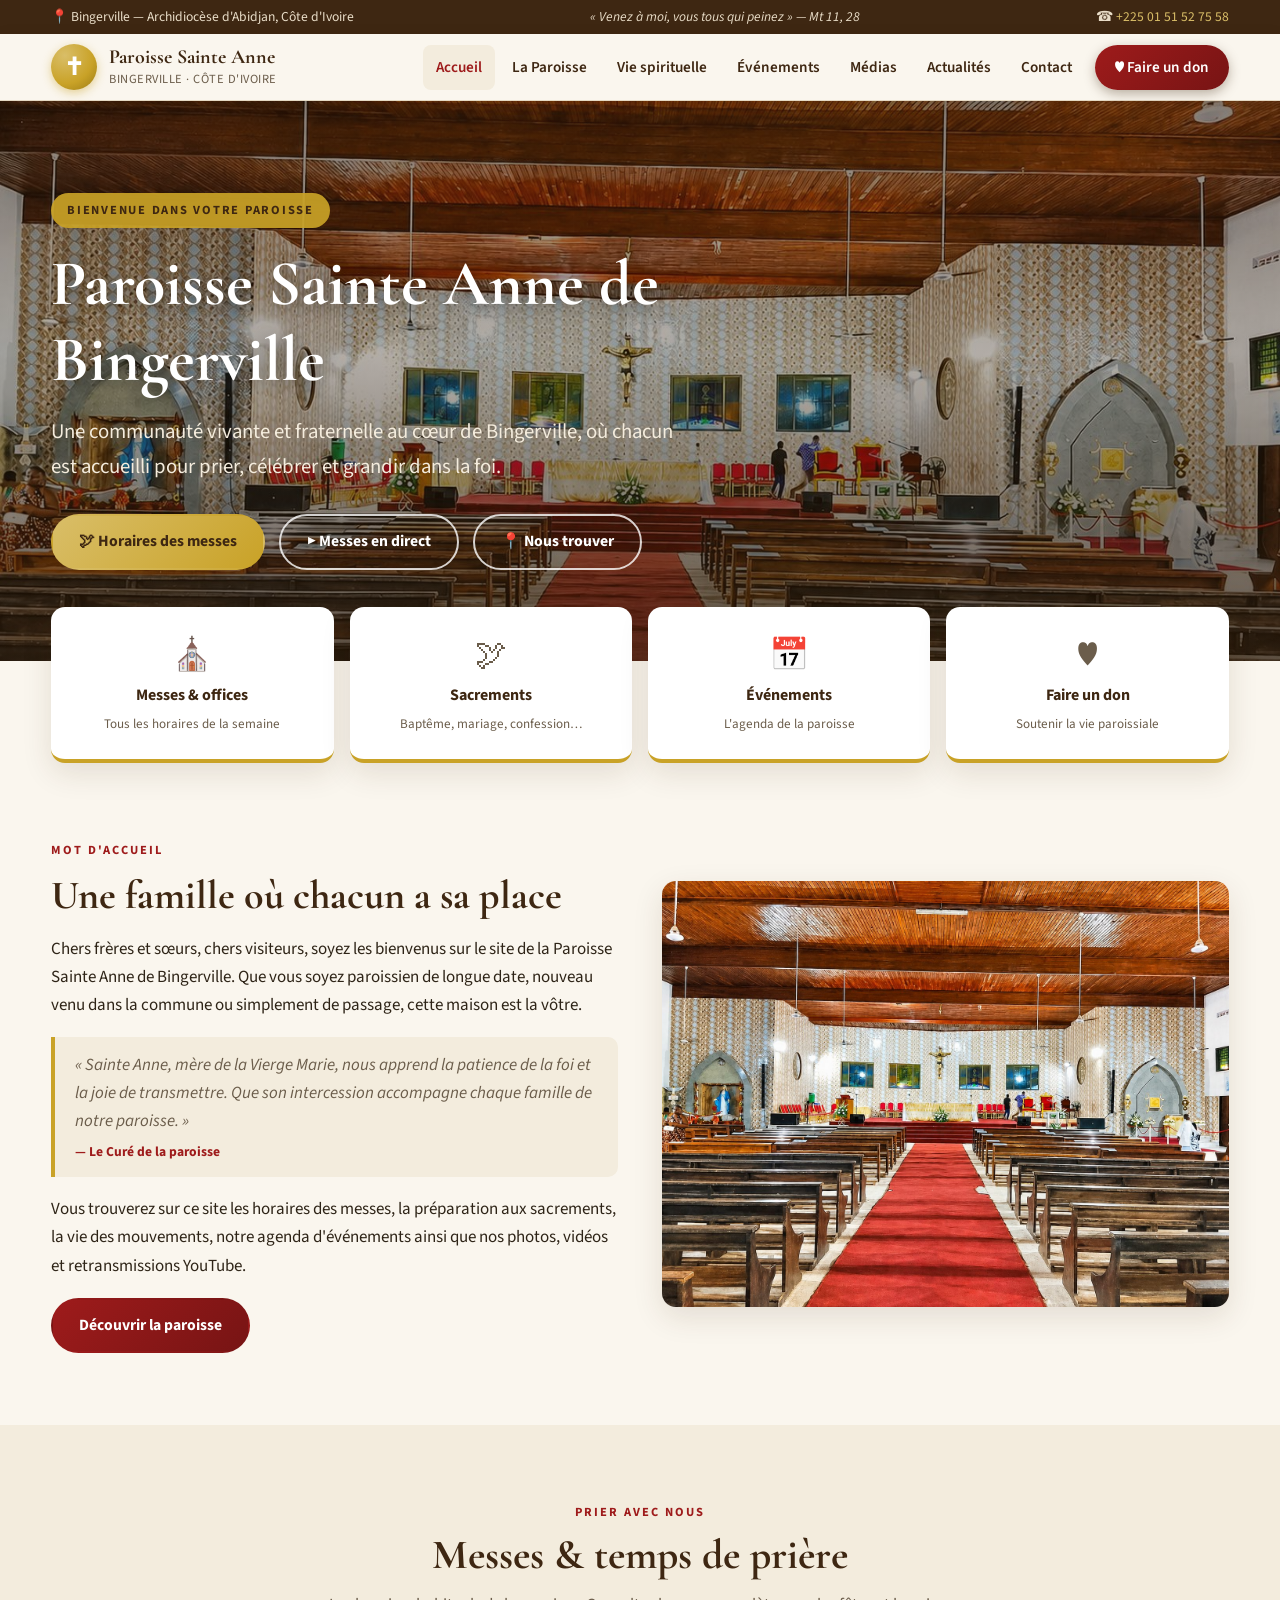
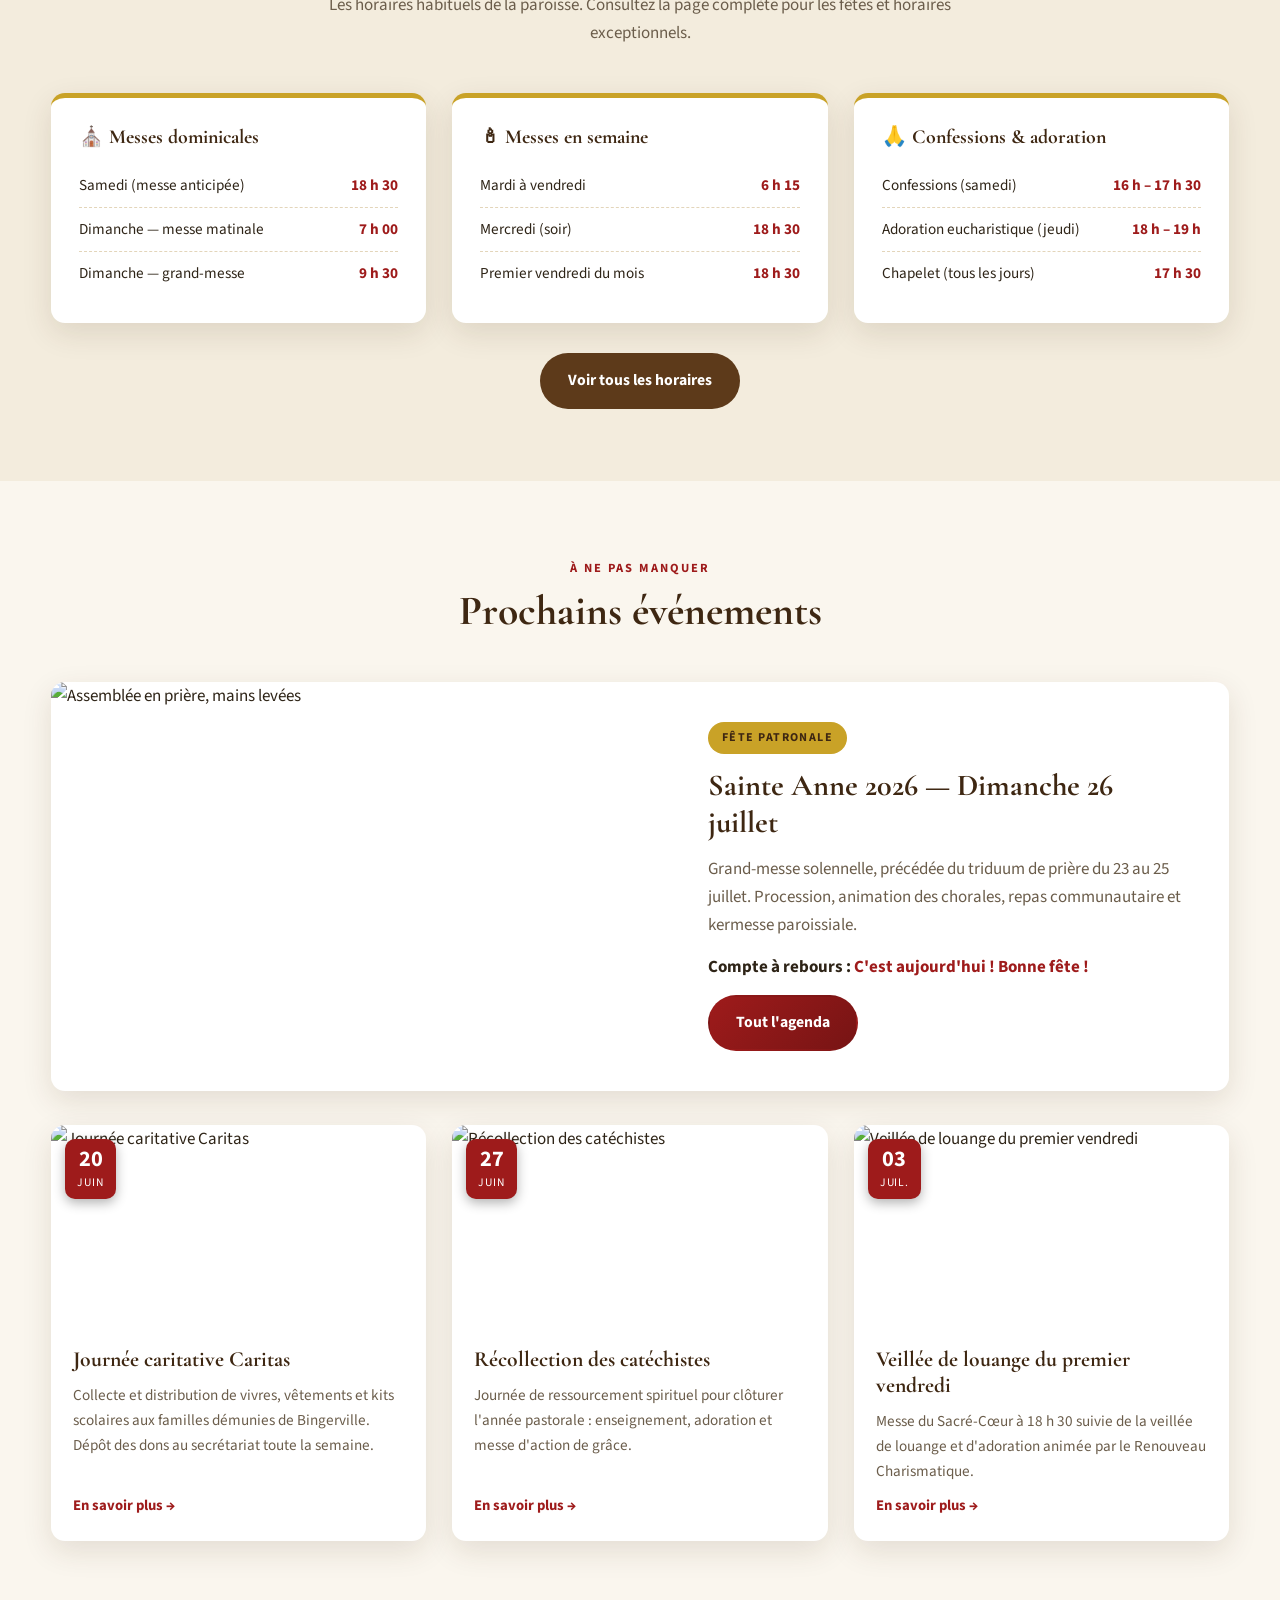
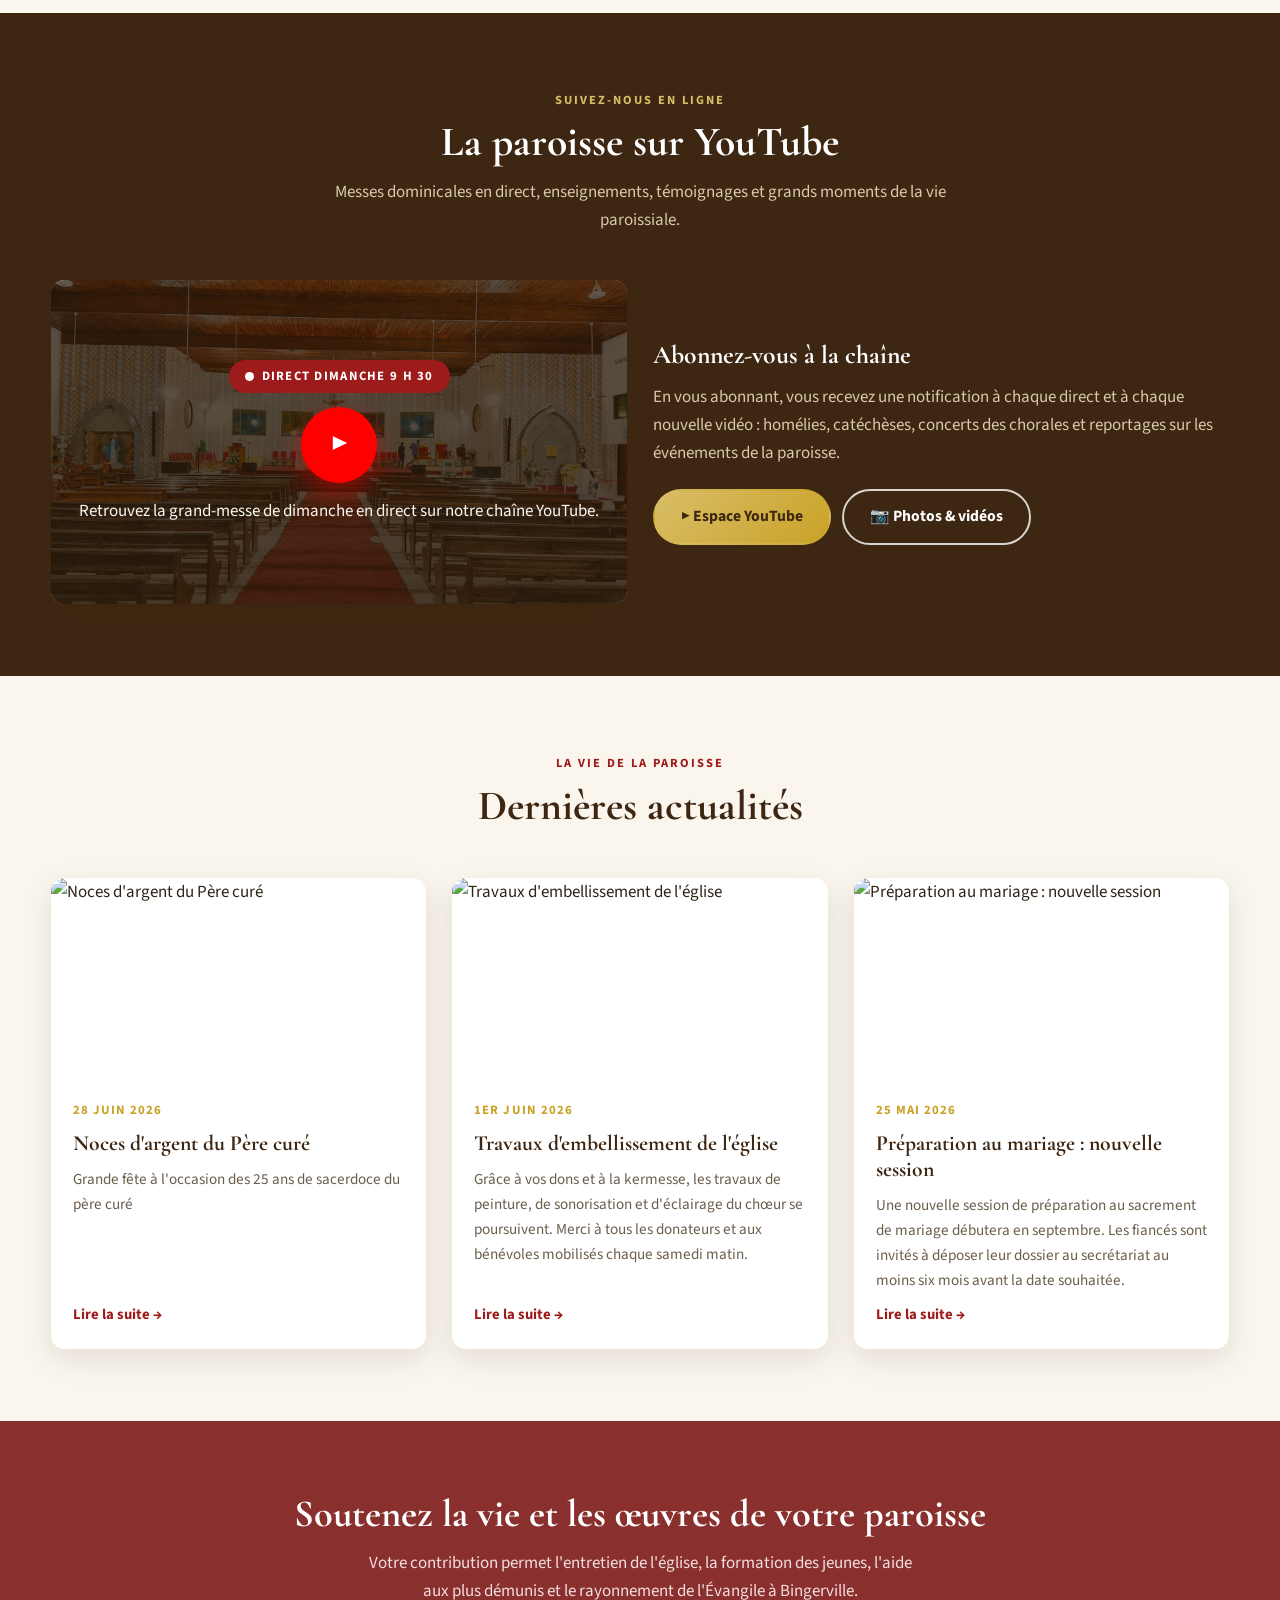
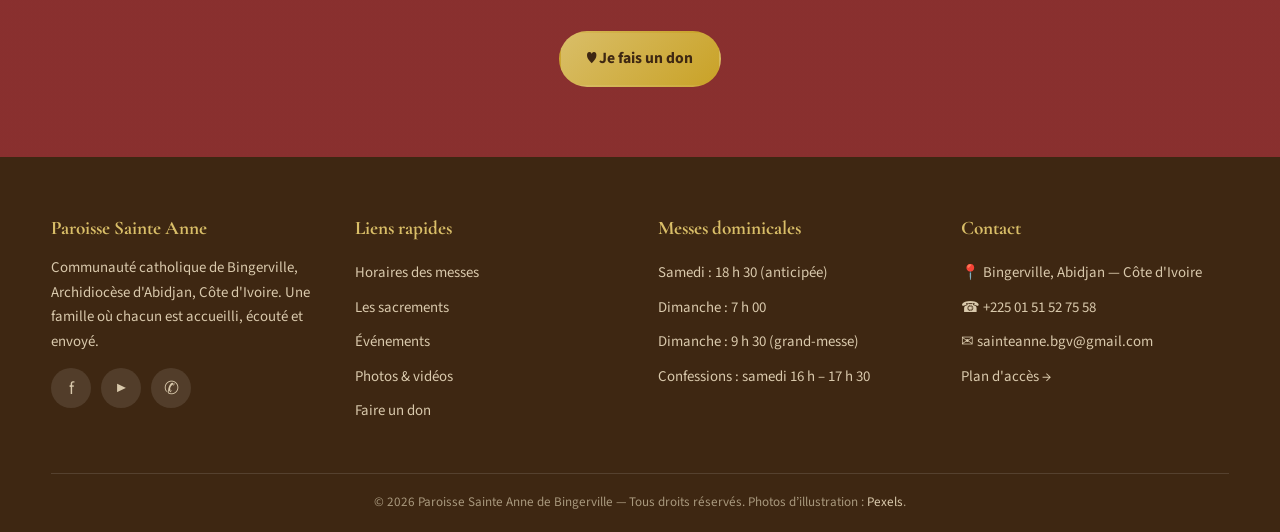
==== index.html @ cd1f22af "Site web de la Paroisse Sainte Anne de Bingerville Site vitrine complet (accueil, paroisse, messes, " ====
<!DOCTYPE html>
<html lang="fr">
<head>
  <meta charset="UTF-8">
  <meta name="viewport" content="width=device-width, initial-scale=1.0">
  <title>Paroisse Sainte Anne de Bingerville — Accueil</title>
  <meta name="description" content="Site officiel de la Paroisse Sainte Anne de Bingerville (Archidiocèse d'Abidjan, Côte d'Ivoire) : horaires des messes, sacrements, événements, médias, chaîne YouTube et contact.">
  <link rel="preconnect" href="https://fonts.googleapis.com">
  <link rel="preconnect" href="https://fonts.gstatic.com" crossorigin>
  <link href="https://fonts.googleapis.com/css2?family=Cormorant+Garamond:wght@600;700&family=Source+Sans+3:wght@400;600;700&display=swap" rel="stylesheet">
  <link rel="stylesheet" href="styles.css">
</head>
<body>

  <!-- Bandeau supérieur -->
  <div class="bandeau-haut">
    <div class="conteneur">
      <span>📍 Bingerville — Archidiocèse d'Abidjan, Côte d'Ivoire</span>
      <span class="verset">« Venez à moi, vous tous qui peinez » — Mt 11, 28</span>
      <span>☎ <a href="tel:+2250700000000">+225 07 00 00 00 00</a></span>
    </div>
  </div>

  <!-- En-tête -->
  <header class="entete">
    <div class="conteneur">
      <a href="index.html" class="logo">
        <span class="croix">✝</span>
        <span class="nom">
          <strong>Paroisse Sainte Anne</strong>
          <span>BINGERVILLE · CÔTE D'IVOIRE</span>
        </span>
      </a>
      <button class="burger" aria-label="Ouvrir le menu" aria-expanded="false">
        <span></span><span></span><span></span>
      </button>
      <nav class="nav-principale" aria-label="Navigation principale">
        <ul>
          <li><a href="index.html">Accueil</a></li>
          <li>
            <a href="la-paroisse.html">La Paroisse</a>
            <div class="sous-menu">
              <a href="la-paroisse.html#histoire">Notre histoire</a>
              <a href="la-paroisse.html#sainte-anne">Sainte Anne, notre patronne</a>
              <a href="la-paroisse.html#equipe">Équipe pastorale</a>
            </div>
          </li>
          <li>
            <a href="messes.html">Vie spirituelle</a>
            <div class="sous-menu">
              <a href="messes.html">Horaires des messes</a>
              <a href="sacrements.html">Les sacrements</a>
              <a href="mouvements.html">Mouvements &amp; associations</a>
            </div>
          </li>
          <li><a href="evenements.html">Événements</a></li>
          <li>
            <a href="medias.html">Médias</a>
            <div class="sous-menu">
              <a href="medias.html">Photos &amp; vidéos</a>
              <a href="youtube.html">Chaîne YouTube</a>
            </div>
          </li>
          <li><a href="actualites.html">Actualités</a></li>
          <li><a href="contact.html">Contact</a></li>
          <li><a href="don.html" class="btn-don-nav">♥ Faire un don</a></li>
        </ul>
      </nav>
    </div>
  </header>

  <!-- Héros -->
  <section class="heros">
    <div class="conteneur">
      <span class="surtitre">Bienvenue dans votre paroisse</span>
      <h1>Paroisse Sainte Anne de Bingerville</h1>
      <p class="accroche">Une communauté vivante et fraternelle au cœur de Bingerville, où chacun est accueilli pour prier, célébrer et grandir dans la foi.</p>
      <div class="actions">
        <a href="messes.html" class="btn btn-or">🕊 Horaires des messes</a>
        <a href="youtube.html" class="btn btn-contour">▶ Messes en direct</a>
        <a href="contact.html" class="btn btn-contour">📍 Nous trouver</a>
      </div>
    </div>
  </section>

  <!-- Accès rapide -->
  <section class="acces-rapide">
    <div class="conteneur">
      <div class="grille grille-4">
        <a href="messes.html" class="carte-acces">
          <span class="icone">⛪</span>
          <strong>Messes &amp; offices</strong>
          <span>Tous les horaires de la semaine</span>
        </a>
        <a href="sacrements.html" class="carte-acces">
          <span class="icone">🕊</span>
          <strong>Sacrements</strong>
          <span>Baptême, mariage, confession…</span>
        </a>
        <a href="evenements.html" class="carte-acces">
          <span class="icone">📅</span>
          <strong>Événements</strong>
          <span>L'agenda de la paroisse</span>
        </a>
        <a href="don.html" class="carte-acces">
          <span class="icone">♥</span>
          <strong>Faire un don</strong>
          <span>Soutenir la vie paroissiale</span>
        </a>
      </div>
    </div>
  </section>

  <!-- Mot d'accueil -->
  <section class="section">
    <div class="conteneur deux-colonnes">
      <div>
        <span class="etiquette" style="color:var(--rouge);font-weight:700;letter-spacing:.16em;text-transform:uppercase;font-size:.78rem;">Mot d'accueil</span>
        <h2 style="font-size:clamp(1.8rem,3.4vw,2.5rem);margin:8px 0 16px;">Une famille où chacun a sa place</h2>
        <p>Chers frères et sœurs, chers visiteurs, soyez les bienvenus sur le site de la Paroisse Sainte Anne de Bingerville. Que vous soyez paroissien de longue date, nouveau venu dans la commune ou simplement de passage, cette maison est la vôtre.</p>
        <div class="citation">
          « Sainte Anne, mère de la Vierge Marie, nous apprend la patience de la foi et la joie de transmettre. Que son intercession accompagne chaque famille de notre paroisse. »
          <cite>— Le Curé de la paroisse</cite>
        </div>
        <p>Vous trouverez sur ce site les horaires des messes, la préparation aux sacrements, la vie des mouvements, notre agenda d'événements ainsi que nos photos, vidéos et retransmissions YouTube.</p>
        <p style="margin-top:18px;"><a href="la-paroisse.html" class="btn btn-rouge">Découvrir la paroisse</a></p>
      </div>
      <div class="cadre-photo">
        <img src="images/interieur-eglise.jpg" alt="Intérieur de l'église de la Paroisse Sainte Anne de Bingerville">
      </div>
    </div>
  </section>

  <!-- Horaires résumés -->
  <section class="section section-creme">
    <div class="conteneur">
      <div class="tete-section">
        <span class="etiquette">Prier avec nous</span>
        <h2>Messes &amp; temps de prière</h2>
        <p>Les horaires habituels de la paroisse. Consultez la page complète pour les fêtes et horaires exceptionnels.</p>
      </div>
      <div class="grille grille-3" id="encarts-accueil">
        <div class="encart-horaires">
          <h3>⛪ Messes dominicales</h3>
          <ul>
            <li><span>Samedi (messe anticipée)</span><span>18 h 30</span></li>
            <li><span>Dimanche — messe matinale</span><span>7 h 00</span></li>
            <li><span>Dimanche — grand-messe</span><span>9 h 30</span></li>
          </ul>
        </div>
        <div class="encart-horaires">
          <h3>🕯 Messes en semaine</h3>
          <ul>
            <li><span>Mardi à vendredi</span><span>6 h 15</span></li>
            <li><span>Mercredi (soir)</span><span>18 h 30</span></li>
            <li><span>Premier vendredi du mois</span><span>18 h 30</span></li>
          </ul>
        </div>
        <div class="encart-horaires">
          <h3>🙏 Confessions &amp; adoration</h3>
          <ul>
            <li><span>Confessions (samedi)</span><span>16 h – 17 h 30</span></li>
            <li><span>Adoration eucharistique (jeudi)</span><span>18 h – 19 h</span></li>
            <li><span>Chapelet (tous les jours)</span><span>17 h 30</span></li>
          </ul>
        </div>
      </div>
      <p style="text-align:center;margin-top:30px;">
        <a href="messes.html" class="btn btn-brun">Voir tous les horaires</a>
      </p>
    </div>
  </section>

  <!-- Événement vedette -->
  <section class="section">
    <div class="conteneur">
      <div class="tete-section">
        <span class="etiquette">À ne pas manquer</span>
        <h2>Prochains événements</h2>
      </div>
      <div class="evenement-vedette" data-cms-vedette="accueil">
        <img src="https://images.pexels.com/photos/2014775/pexels-photo-2014775.jpeg?auto=compress&cs=tinysrgb&w=1200" alt="Assemblée en prière, mains levées">
        <div class="contenu">
          <span class="etiquette-vedette" data-cms="vedette-badge">Fête patronale</span>
          <h3 style="font-size:1.9rem;" data-cms="vedette-titre">Sainte Anne 2026 — Dimanche 26 juillet</h3>
          <p style="color:var(--texte-doux);" data-cms="vedette-description">Grand-messe solennelle, précédée du triduum de prière du 23 au 25 juillet. Procession, animation des chorales, repas communautaire et kermesse paroissiale.</p>
          <p><strong>Compte à rebours :</strong> <span data-compte-rebours="2026-07-26" style="color:var(--rouge);font-weight:700;"></span></p>
          <div>
            <a href="evenements.html" class="btn btn-rouge">Tout l'agenda</a>
          </div>
        </div>
      </div>
      <div class="grille grille-3" style="margin-top:34px;" id="evenements-accueil">
        <article class="carte carte-evenement">
          <div style="position:relative;">
            <img class="visuel" src="https://images.pexels.com/photos/6646918/pexels-photo-6646918.jpeg?auto=compress&cs=tinysrgb&w=900" alt="Bénévoles préparant des dons">
            <div class="date-badge"><strong>20</strong><span>juin</span></div>
          </div>
          <div class="corps">
            <h3>Journée caritative Caritas</h3>
            <p>Collecte et distribution de vivres et de vêtements aux familles démunies de Bingerville.</p>
            <a class="lien-plus" href="evenements.html">En savoir plus →</a>
          </div>
        </article>
        <article class="carte carte-evenement">
          <div style="position:relative;">
            <img class="visuel" src="https://images.pexels.com/photos/5206040/pexels-photo-5206040.jpeg?auto=compress&cs=tinysrgb&w=900" alt="Homme en prière devant sa Bible">
            <div class="date-badge"><strong>27</strong><span>juin</span></div>
          </div>
          <div class="corps">
            <h3>Récollection des catéchistes</h3>
            <p>Journée de ressourcement spirituel pour tous les catéchistes avant la fin de l'année pastorale.</p>
            <a class="lien-plus" href="evenements.html">En savoir plus →</a>
          </div>
        </article>
        <article class="carte carte-evenement">
          <div style="position:relative;">
            <img class="visuel" src="https://images.pexels.com/photos/2351722/pexels-photo-2351722.jpeg?auto=compress&cs=tinysrgb&w=900" alt="Fidèle en louange, main levée">
            <div class="date-badge"><strong>03</strong><span>juil.</span></div>
          </div>
          <div class="corps">
            <h3>Veillée de louange</h3>
            <p>Veillée animée par le Renouveau Charismatique, chaque premier vendredi du mois après la messe.</p>
            <a class="lien-plus" href="evenements.html">En savoir plus →</a>
          </div>
        </article>
      </div>
    </div>
  </section>

  <!-- YouTube -->
  <section class="section section-brune">
    <div class="conteneur">
      <div class="tete-section">
        <span class="etiquette">Suivez-nous en ligne</span>
        <h2>La paroisse sur YouTube</h2>
        <p>Messes dominicales en direct, enseignements, témoignages et grands moments de la vie paroissiale.</p>
      </div>
      <div class="grille grille-2" style="align-items:center;">
        <div class="bloc-youtube">
          <div class="lecteur">
            <div class="placeholder-video">
              <span class="badge-direct"><span class="point"></span> Direct dimanche 9 h 30</span>
              <span class="bouton-lecture">▶</span>
              <p>Retrouvez la grand-messe de dimanche en direct sur notre chaîne YouTube.</p>
            </div>
          </div>
        </div>
        <div>
          <h3 style="font-size:1.6rem;margin-bottom:12px;">Abonnez-vous à la chaîne</h3>
          <p style="color:#d9c9ac;">En vous abonnant, vous recevez une notification à chaque direct et à chaque nouvelle vidéo : homélies, catéchèses, concerts des chorales et reportages sur les événements de la paroisse.</p>
          <p style="margin-top:22px;">
            <a href="youtube.html" class="btn btn-or">▶ Espace YouTube</a>
            <a href="medias.html" class="btn btn-contour" style="margin-left:8px;">📷 Photos &amp; vidéos</a>
          </p>
        </div>
      </div>
    </div>
  </section>

  <!-- Actualités -->
  <section class="section">
    <div class="conteneur">
      <div class="tete-section">
        <span class="etiquette">La vie de la paroisse</span>
        <h2>Dernières actualités</h2>
      </div>
      <div class="grille grille-3" id="actus-accueil">
        <article class="carte carte-actu">
          <img class="visuel" src="https://images.pexels.com/photos/3992949/pexels-photo-3992949.jpeg?auto=compress&cs=tinysrgb&w=900" alt="Enfants en classe de catéchisme">
          <div class="corps">
            <span class="date-actu">8 juin 2026</span>
            <h3>Inscriptions au catéchisme 2026-2027</h3>
            <p>Les inscriptions pour la nouvelle année de catéchèse sont ouvertes au secrétariat paroissial pour les enfants, les jeunes et les adultes.</p>
            <a class="lien-plus" href="actualites.html">Lire la suite →</a>
          </div>
        </article>
        <article class="carte carte-actu">
          <img class="visuel" src="https://images.pexels.com/photos/7218525/pexels-photo-7218525.jpeg?auto=compress&cs=tinysrgb&w=900" alt="Travaux de rénovation en cours">
          <div class="corps">
            <span class="date-actu">1er juin 2026</span>
            <h3>Travaux d'embellissement de l'église</h3>
            <p>Le chantier de rénovation avance grâce à votre générosité : peinture, sonorisation et éclairage du chœur.</p>
            <a class="lien-plus" href="actualites.html">Lire la suite →</a>
          </div>
        </article>
        <article class="carte carte-actu">
          <img class="visuel" src="https://images.pexels.com/photos/1043902/pexels-photo-1043902.jpeg?auto=compress&cs=tinysrgb&w=900" alt="Jeunes mariés main dans la main">
          <div class="corps">
            <span class="date-actu">25 mai 2026</span>
            <h3>Préparation au mariage : nouvelle session</h3>
            <p>Une nouvelle session de préparation au sacrement de mariage débute en septembre. Inscrivez-vous dès maintenant.</p>
            <a class="lien-plus" href="actualites.html">Lire la suite →</a>
          </div>
        </article>
      </div>
    </div>
  </section>

  <!-- Appel à l'action -->
  <section class="appel-action">
    <div class="conteneur">
      <h2>Soutenez la vie et les œuvres de votre paroisse</h2>
      <p>Votre contribution permet l'entretien de l'église, la formation des jeunes, l'aide aux plus démunis et le rayonnement de l'Évangile à Bingerville.</p>
      <a href="don.html" class="btn btn-or">♥ Je fais un don</a>
    </div>
  </section>

  <!-- Pied de page -->
  <footer class="pied">
    <div class="conteneur">
      <div class="grille grille-4">
        <div>
          <h4>Paroisse Sainte Anne</h4>
          <p>Communauté catholique de Bingerville, Archidiocèse d'Abidjan, Côte d'Ivoire. Une famille où chacun est accueilli, écouté et envoyé.</p>
          <div class="reseaux">
            <a href="#" aria-label="Facebook">f</a>
            <a href="youtube.html" aria-label="YouTube">▶</a>
            <a href="https://wa.me/2250700000000" aria-label="WhatsApp">✆</a>
          </div>
        </div>
        <div>
          <h4>Liens rapides</h4>
          <ul>
            <li><a href="messes.html">Horaires des messes</a></li>
            <li><a href="sacrements.html">Les sacrements</a></li>
            <li><a href="evenements.html">Événements</a></li>
            <li><a href="medias.html">Photos &amp; vidéos</a></li>
            <li><a href="don.html">Faire un don</a></li>
          </ul>
        </div>
        <div>
          <h4>Messes dominicales</h4>
          <ul>
            <li>Samedi : 18 h 30 (anticipée)</li>
            <li>Dimanche : 7 h 00</li>
            <li>Dimanche : 9 h 30 (grand-messe)</li>
            <li>Confessions : samedi 16 h – 17 h 30</li>
          </ul>
        </div>
        <div>
          <h4>Contact</h4>
          <ul>
            <li>📍 Bingerville, Abidjan — Côte d'Ivoire</li>
            <li>☎ +225 07 00 00 00 00</li>
            <li>✉ paroissesainteanne.bgv@gmail.com</li>
            <li><a href="contact.html">Plan d'accès →</a></li>
          </ul>
        </div>
      </div>
      <div class="bas">
        <p>© <span class="annee-courante">2026</span> Paroisse Sainte Anne de Bingerville — Tous droits réservés. Photos d'illustration : <a href="https://www.pexels.com" target="_blank" rel="noopener">Pexels</a>.</p>
      </div>
    </div>
  </footer>

  <script src="script.js"></script>
  <script src="cms.js"></script>
</body>
</html>
---- styles.css ----
/* ==========================================================================
   Paroisse Sainte Anne de Bingerville — Feuille de styles principale
   Palette inspirée de l'église : bois chaud, rouge liturgique, crème, or
   ========================================================================== */

:root {
  --brun: #5d3a1a;
  --brun-fonce: #3e2712;
  --rouge: #9e1b1b;
  --rouge-fonce: #7a1414;
  --or: #c9a227;
  --or-clair: #e7c95c;
  --creme: #faf6ee;
  --creme-2: #f3ecdd;
  --blanc: #ffffff;
  --texte: #2e2417;
  --texte-doux: #6b5d4b;
  --ombre: 0 10px 30px rgba(62, 39, 18, 0.12);
  --rayon: 14px;
  --transition: all 0.25s ease;
  /* Couleurs des boutons : suivent la palette, mais personnalisables via le CMS */
  --bouton-rouge: var(--rouge);
  --bouton-rouge-fonce: var(--rouge-fonce);
  --bouton-or: var(--or);
  --bouton-or-clair: var(--or-clair);
  --bouton-brun: var(--brun);
  --bouton-brun-fonce: var(--brun-fonce);
}

* { margin: 0; padding: 0; box-sizing: border-box; }

html { scroll-behavior: smooth; }

body {
  font-family: "Source Sans 3", "Segoe UI", Arial, sans-serif;
  color: var(--texte);
  background: var(--creme);
  line-height: 1.65;
  font-size: 17px;
}

h1, h2, h3, h4 {
  font-family: "Cormorant Garamond", Georgia, serif;
  color: var(--brun-fonce);
  line-height: 1.2;
  font-weight: 700;
}

img { max-width: 100%; display: block; }

a { color: var(--rouge); text-decoration: none; transition: var(--transition); }
a:hover { color: var(--rouge-fonce); }

.conteneur { width: min(1180px, 92%); margin: 0 auto; }

/* ---------- Bandeau supérieur ---------- */
.bandeau-haut {
  background: var(--brun-fonce);
  color: #e9ddc8;
  font-size: 0.85rem;
  padding: 6px 0;
}
.bandeau-haut .conteneur {
  display: flex; justify-content: space-between; align-items: center; gap: 12px; flex-wrap: wrap;
}
.bandeau-haut a { color: var(--or-clair); }
.bandeau-haut .verset { font-style: italic; }

/* ---------- En-tête / navigation ---------- */
.entete {
  position: sticky; top: 0; z-index: 1000;
  background: rgba(250, 246, 238, 0.97);
  border-bottom: 1px solid #e5d9c3;
  box-shadow: 0 2px 14px rgba(62, 39, 18, 0.08);
}
.entete .conteneur {
  display: flex; align-items: center; justify-content: space-between; gap: 18px;
  padding: 10px 0;
}
.logo { display: flex; align-items: center; gap: 12px; }
.logo .croix {
  width: 46px; height: 46px; border-radius: 50%;
  background: radial-gradient(circle at 30% 25%, var(--or-clair), var(--or) 60%, #9a7a14);
  display: grid; place-items: center;
  color: var(--blanc); font-size: 1.5rem; font-weight: 700;
  font-family: Georgia, serif;
  box-shadow: 0 3px 10px rgba(201, 162, 39, 0.45);
}
.logo .nom { line-height: 1.15; }
.logo .nom strong {
  display: block; font-family: "Cormorant Garamond", Georgia, serif;
  font-size: 1.25rem; color: var(--brun-fonce);
}
.logo .nom span { font-size: 0.78rem; color: var(--texte-doux); letter-spacing: 0.04em; }

.nav-principale ul { list-style: none; display: flex; align-items: center; gap: 4px; }
.nav-principale > ul > li { position: relative; }
.nav-principale a {
  display: block; padding: 10px 13px; color: var(--brun-fonce);
  font-weight: 600; font-size: 0.95rem; border-radius: 8px;
}
.nav-principale a:hover, .nav-principale a.actif { background: var(--creme-2); color: var(--rouge); }

.sous-menu {
  position: absolute; top: 100%; left: 0; min-width: 230px;
  background: var(--blanc); border-radius: 10px; box-shadow: var(--ombre);
  padding: 8px; display: none; flex-direction: column; gap: 2px;
  border: 1px solid #eee3cf;
}
.nav-principale li:hover .sous-menu,
.nav-principale li:focus-within .sous-menu { display: flex; }
.sous-menu a { font-weight: 500; padding: 9px 12px; }

.btn-don-nav {
  background: linear-gradient(135deg, var(--bouton-rouge), var(--bouton-rouge-fonce));
  color: var(--blanc) !important; border-radius: 999px !important;
  padding: 10px 20px !important; margin-left: 6px;
  box-shadow: 0 4px 12px rgba(62, 39, 18, 0.35);
}
.btn-don-nav:hover { transform: translateY(-1px); background: var(--bouton-rouge-fonce); }

.burger {
  display: none; background: none; border: none; cursor: pointer;
  flex-direction: column; gap: 5px; padding: 8px;
}
.burger span { width: 26px; height: 3px; background: var(--brun-fonce); border-radius: 2px; transition: var(--transition); }

/* ---------- Héros (accueil) ---------- */
.heros {
  position: relative; min-height: 560px; display: flex; align-items: center;
  background:
    linear-gradient(to bottom, rgba(40, 24, 8, 0.55), rgba(40, 24, 8, 0.35) 45%, rgba(40, 24, 8, 0.75)),
    url("images/interieur-eglise.jpg") center 35% / cover no-repeat;
  color: var(--blanc);
}
.heros .conteneur { padding: 90px 0; }
.heros .surtitre {
  display: inline-block; background: rgba(201, 162, 39, 0.92); color: var(--brun-fonce);
  font-weight: 700; letter-spacing: 0.14em; text-transform: uppercase; font-size: 0.78rem;
  padding: 7px 16px; border-radius: 999px; margin-bottom: 18px;
}
.heros h1 {
  color: var(--blanc); font-size: clamp(2.4rem, 5.4vw, 4rem);
  text-shadow: 0 3px 16px rgba(0, 0, 0, 0.45); max-width: 760px;
}
.heros p.accroche {
  font-size: clamp(1.05rem, 2vw, 1.3rem); max-width: 640px; margin: 16px 0 30px;
  color: #f4ecdd;
}
.heros .actions { display: flex; gap: 14px; flex-wrap: wrap; }

.btn {
  display: inline-flex; align-items: center; gap: 8px;
  padding: 13px 26px; border-radius: 999px; font-weight: 700; font-size: 0.98rem;
  transition: var(--transition); border: 2px solid transparent; cursor: pointer;
}
.btn-or { background: linear-gradient(135deg, var(--bouton-or-clair), var(--bouton-or)); color: var(--brun-fonce); }
.btn-or:hover { transform: translateY(-2px); box-shadow: 0 8px 20px rgba(62, 39, 18, 0.3); color: var(--brun-fonce); }
.btn-contour { border-color: rgba(255, 255, 255, 0.8); color: var(--blanc); }
.btn-contour:hover { background: rgba(255, 255, 255, 0.15); color: var(--blanc); }
.btn-rouge { background: linear-gradient(135deg, var(--bouton-rouge), var(--bouton-rouge-fonce)); color: var(--blanc); }
.btn-rouge:hover { transform: translateY(-2px); box-shadow: 0 8px 20px rgba(62, 39, 18, 0.35); color: var(--blanc); }
.btn-brun { background: var(--bouton-brun); color: var(--blanc); }
.btn-brun:hover { background: var(--bouton-brun-fonce); color: var(--blanc); }

/* ---------- Bannière de page intérieure ---------- */
.banniere-page {
  position: relative; padding: 92px 0 70px; color: var(--blanc); text-align: center;
  background:
    linear-gradient(to bottom, rgba(40, 24, 8, 0.62), rgba(62, 39, 18, 0.72)),
    url("images/interieur-eglise.jpg") center 30% / cover no-repeat;
}
.banniere-page h1 { color: var(--blanc); font-size: clamp(2.1rem, 4.5vw, 3.2rem); text-shadow: 0 3px 14px rgba(0,0,0,0.4); }
.banniere-page p { color: #f0e6d2; max-width: 640px; margin: 10px auto 0; }
.fil-ariane { font-size: 0.85rem; margin-bottom: 14px; color: var(--or-clair); letter-spacing: 0.05em; }
.fil-ariane a { color: var(--or-clair); text-decoration: underline; }

/* ---------- Sections ---------- */
.section { padding: 72px 0; }
.section-creme { background: var(--creme-2); }
.section-brune { background: var(--brun-fonce); color: #ece1cc; }
.section-brune h2, .section-brune h3 { color: var(--blanc); }

.tete-section { text-align: center; max-width: 680px; margin: 0 auto 46px; }
.tete-section .etiquette {
  display: inline-block; color: var(--rouge); font-weight: 700; letter-spacing: 0.16em;
  text-transform: uppercase; font-size: 0.78rem; margin-bottom: 8px;
}
.tete-section h2 { font-size: clamp(1.8rem, 3.6vw, 2.6rem); }
.tete-section p { color: var(--texte-doux); margin-top: 10px; }
.section-brune .tete-section p { color: #d9c9ac; }
.section-brune .tete-section .etiquette { color: var(--or-clair); }

/* ---------- Grilles & cartes ---------- */
.grille { display: grid; gap: 26px; }
.grille-2 { grid-template-columns: repeat(2, 1fr); }
.grille-3 { grid-template-columns: repeat(3, 1fr); }
.grille-4 { grid-template-columns: repeat(4, 1fr); }

.carte {
  background: var(--blanc); border-radius: var(--rayon); box-shadow: var(--ombre);
  overflow: hidden; transition: var(--transition); display: flex; flex-direction: column;
}
.carte:hover { transform: translateY(-5px); }
.carte img.visuel { height: 200px; width: 100%; object-fit: cover; }
.carte .corps { padding: 22px; flex: 1; display: flex; flex-direction: column; gap: 10px; }
.carte h3 { font-size: 1.35rem; }
.carte p { color: var(--texte-doux); font-size: 0.95rem; flex: 1; }
.carte .lien-plus { font-weight: 700; font-size: 0.92rem; }

/* Accès rapide */
.acces-rapide { margin-top: -54px; position: relative; z-index: 10; }
.acces-rapide .grille { gap: 16px; }
.carte-acces {
  background: var(--blanc); border-radius: var(--rayon); padding: 22px 18px; text-align: center;
  box-shadow: var(--ombre); transition: var(--transition); border-bottom: 4px solid var(--or);
}
.carte-acces:hover { transform: translateY(-5px); border-bottom-color: var(--rouge); }
.carte-acces .icone { font-size: 2rem; margin-bottom: 8px; }
.carte-acces strong { display: block; color: var(--brun-fonce); font-size: 1rem; }
.carte-acces span { font-size: 0.82rem; color: var(--texte-doux); }

/* ---------- Horaires ---------- */
.tableau-horaires { width: 100%; border-collapse: collapse; background: var(--blanc); border-radius: var(--rayon); overflow: hidden; box-shadow: var(--ombre); }
.tableau-horaires th, .tableau-horaires td { padding: 15px 18px; text-align: left; }
.tableau-horaires thead { background: var(--brun-fonce); color: var(--or-clair); font-family: "Cormorant Garamond", Georgia, serif; font-size: 1.1rem; }
.tableau-horaires tbody tr:nth-child(even) { background: var(--creme-2); }
.tableau-horaires td strong { color: var(--rouge); }

.encart-horaires {
  background: var(--blanc); border-radius: var(--rayon); box-shadow: var(--ombre);
  padding: 28px; border-top: 5px solid var(--or);
}
.encart-horaires h3 { display: flex; align-items: center; gap: 10px; margin-bottom: 14px; }
.encart-horaires ul { list-style: none; }
.encart-horaires li {
  display: flex; justify-content: space-between; gap: 10px; padding: 9px 0;
  border-bottom: 1px dashed #e3d5ba; font-size: 0.95rem;
}
.encart-horaires li:last-child { border-bottom: none; }
.encart-horaires li span:last-child { font-weight: 700; color: var(--rouge); white-space: nowrap; }

.note-avertissement {
  margin-top: 18px; padding: 14px 18px; border-radius: 10px;
  background: #fdf3d7; border-left: 4px solid var(--or); font-size: 0.9rem; color: #7a611a;
}

/* ---------- Événements ---------- */
.carte-evenement { position: relative; }
.carte-evenement .date-badge {
  position: absolute; top: 14px; left: 14px; background: var(--rouge); color: var(--blanc);
  border-radius: 10px; text-align: center; padding: 8px 12px; line-height: 1.1;
  box-shadow: 0 4px 12px rgba(0, 0, 0, 0.3);
}
.carte-evenement .date-badge strong { display: block; font-size: 1.4rem; }
.carte-evenement .date-badge span { font-size: 0.72rem; text-transform: uppercase; letter-spacing: 0.08em; }
.meta-evenement { display: flex; flex-wrap: wrap; gap: 12px; font-size: 0.85rem; color: var(--texte-doux); }
.meta-evenement span { display: inline-flex; align-items: center; gap: 5px; }

.evenement-vedette {
  display: grid; grid-template-columns: 1.1fr 1fr; border-radius: var(--rayon);
  overflow: hidden; box-shadow: var(--ombre); background: var(--blanc);
}
.evenement-vedette img { width: 100%; height: 100%; object-fit: cover; min-height: 320px; }
.evenement-vedette .contenu { padding: 40px; display: flex; flex-direction: column; justify-content: center; gap: 14px; }
.evenement-vedette .etiquette-vedette {
  align-self: flex-start; background: var(--or); color: var(--brun-fonce);
  font-weight: 700; font-size: 0.75rem; letter-spacing: 0.12em; text-transform: uppercase;
  padding: 6px 14px; border-radius: 999px;
}

.ligne-agenda {
  display: flex; align-items: center; gap: 22px; background: var(--blanc);
  border-radius: 12px; padding: 18px 22px; box-shadow: 0 4px 14px rgba(62, 39, 18, 0.08);
  margin-bottom: 14px; flex-wrap: wrap;
}
.ligne-agenda .date-bloc {
  min-width: 78px; text-align: center; background: var(--creme-2); border-radius: 10px; padding: 10px;
  border: 1px solid #e8dcc2;
}
.ligne-agenda .date-bloc strong { display: block; font-size: 1.5rem; color: var(--rouge); line-height: 1; }
.ligne-agenda .date-bloc span { font-size: 0.75rem; text-transform: uppercase; letter-spacing: 0.08em; color: var(--texte-doux); }
.ligne-agenda .infos { flex: 1; min-width: 220px; }
.ligne-agenda h3 { font-size: 1.2rem; }
.ligne-agenda .infos p { font-size: 0.88rem; color: var(--texte-doux); }

/* ---------- Galerie médias ---------- */
.filtres-galerie { display: flex; justify-content: center; gap: 10px; flex-wrap: wrap; margin-bottom: 34px; }
.filtres-galerie button {
  background: var(--blanc); border: 1.5px solid #ddcfae; border-radius: 999px;
  padding: 9px 20px; font-weight: 600; cursor: pointer; transition: var(--transition);
  font-size: 0.9rem; color: var(--brun-fonce);
}
.filtres-galerie button:hover, .filtres-galerie button.actif {
  background: var(--brun-fonce); color: var(--or-clair); border-color: var(--brun-fonce);
}

.galerie { display: grid; grid-template-columns: repeat(3, 1fr); gap: 18px; }
.galerie figure {
  position: relative; border-radius: 12px; overflow: hidden; cursor: pointer;
  box-shadow: var(--ombre); margin: 0;
}
.galerie img { height: 240px; width: 100%; object-fit: cover; transition: transform 0.4s ease; }
.galerie figure:hover img { transform: scale(1.06); }
.galerie figcaption {
  position: absolute; inset: auto 0 0 0; padding: 30px 16px 12px;
  background: linear-gradient(to top, rgba(40, 24, 8, 0.85), transparent);
  color: var(--blanc); font-size: 0.88rem; font-weight: 600;
}

.carte-video { background: var(--blanc); border-radius: var(--rayon); overflow: hidden; box-shadow: var(--ombre); }
.carte-video video { width: 100%; aspect-ratio: 16 / 9; object-fit: cover; background: #000; }
.carte-video .corps { padding: 16px 20px; }
.carte-video h3 { font-size: 1.1rem; }
.carte-video p { font-size: 0.85rem; color: var(--texte-doux); }

/* Visionneuse (lightbox) */
.visionneuse {
  position: fixed; inset: 0; background: rgba(20, 12, 4, 0.92); z-index: 2000;
  display: none; align-items: center; justify-content: center; padding: 4vh 4vw;
}
.visionneuse.ouverte { display: flex; }
.visionneuse img { max-width: 92vw; max-height: 84vh; border-radius: 10px; box-shadow: 0 20px 60px rgba(0,0,0,0.6); }
.visionneuse .legende { position: absolute; bottom: 4vh; left: 0; right: 0; text-align: center; color: var(--creme); font-size: 1rem; }
.visionneuse .fermer, .visionneuse .prec, .visionneuse .suiv {
  position: absolute; background: rgba(255, 255, 255, 0.12); color: var(--blanc);
  border: none; font-size: 1.6rem; cursor: pointer; border-radius: 50%;
  width: 52px; height: 52px; display: grid; place-items: center; transition: var(--transition);
}
.visionneuse .fermer:hover, .visionneuse .prec:hover, .visionneuse .suiv:hover { background: var(--rouge); }
.visionneuse .fermer { top: 24px; right: 24px; }
.visionneuse .prec { left: 18px; top: 50%; transform: translateY(-50%); }
.visionneuse .suiv { right: 18px; top: 50%; transform: translateY(-50%); }

/* ---------- YouTube ---------- */
.bloc-youtube {
  background: var(--blanc); border-radius: var(--rayon); box-shadow: var(--ombre);
  overflow: hidden;
}
.bloc-youtube .lecteur { position: relative; aspect-ratio: 16 / 9; background: #1a1208; }
.bloc-youtube iframe { width: 100%; height: 100%; border: 0; }
.placeholder-video {
  position: absolute; inset: 0; display: flex; flex-direction: column; gap: 14px;
  align-items: center; justify-content: center; text-align: center; padding: 24px;
  background:
    linear-gradient(to bottom, rgba(40, 24, 8, 0.72), rgba(40, 24, 8, 0.85)),
    url("images/interieur-eglise.jpg") center / cover no-repeat;
  color: var(--creme);
}
.placeholder-video .bouton-lecture {
  width: 76px; height: 76px; border-radius: 50%; background: #ff0000;
  display: grid; place-items: center; font-size: 1.8rem; color: var(--blanc);
  box-shadow: 0 8px 24px rgba(255, 0, 0, 0.45);
}
.badge-direct {
  display: inline-flex; align-items: center; gap: 8px; background: var(--rouge); color: var(--blanc);
  border-radius: 999px; padding: 6px 16px; font-weight: 700; font-size: 0.8rem;
  text-transform: uppercase; letter-spacing: 0.1em;
}
.badge-direct .point { width: 9px; height: 9px; border-radius: 50%; background: var(--blanc); animation: pulser 1.4s infinite; }
@keyframes pulser { 0%, 100% { opacity: 1; } 50% { opacity: 0.25; } }

/* ---------- Actualités ---------- */
.carte-actu .date-actu { font-size: 0.8rem; color: var(--or); font-weight: 700; text-transform: uppercase; letter-spacing: 0.08em; }

/* ---------- Don ---------- */
.carte-don { text-align: center; padding: 34px 26px; border-top: 5px solid var(--or); }
.carte-don .icone { font-size: 2.4rem; margin-bottom: 10px; }
.moyens-paiement { display: flex; justify-content: center; gap: 10px; flex-wrap: wrap; margin-top: 14px; }
.moyens-paiement span {
  background: var(--creme-2); border: 1px solid #e3d5ba; border-radius: 8px;
  padding: 7px 14px; font-size: 0.85rem; font-weight: 700; color: var(--brun-fonce);
}

/* ---------- Équipe ---------- */
.carte-membre { text-align: center; padding: 30px 22px; }
.carte-membre .avatar {
  width: 110px; height: 110px; border-radius: 50%; margin: 0 auto 16px;
  background: radial-gradient(circle at 30% 25%, var(--creme-2), #d9c08a);
  display: grid; place-items: center; font-size: 2.6rem; border: 4px solid var(--or);
}
.carte-membre .role { color: var(--rouge); font-weight: 700; font-size: 0.85rem; text-transform: uppercase; letter-spacing: 0.08em; }

/* ---------- Chronologie ---------- */
.chronologie { position: relative; padding-left: 34px; }
.chronologie::before { content: ""; position: absolute; left: 9px; top: 6px; bottom: 6px; width: 3px; background: var(--or); border-radius: 2px; }
.etape-chrono { position: relative; padding-bottom: 30px; }
.etape-chrono::before {
  content: ""; position: absolute; left: -32px; top: 7px; width: 16px; height: 16px;
  border-radius: 50%; background: var(--rouge); border: 3px solid var(--creme);
  box-shadow: 0 0 0 3px var(--or);
}
.etape-chrono .annee { font-weight: 800; color: var(--rouge); font-size: 1.1rem; font-family: "Cormorant Garamond", Georgia, serif; }

/* ---------- Sacrements (accordéon) ---------- */
.accordeon { background: var(--blanc); border-radius: 12px; box-shadow: var(--ombre); margin-bottom: 14px; overflow: hidden; }
.accordeon summary {
  cursor: pointer; padding: 20px 24px; font-weight: 700; font-size: 1.15rem;
  font-family: "Cormorant Garamond", Georgia, serif; color: var(--brun-fonce);
  display: flex; align-items: center; gap: 12px; list-style: none;
}
.accordeon summary::-webkit-details-marker { display: none; }
.accordeon summary::after { content: "+"; margin-left: auto; font-size: 1.5rem; color: var(--or); transition: var(--transition); }
.accordeon[open] summary::after { content: "–"; color: var(--rouge); }
.accordeon .contenu-accordeon { padding: 0 24px 22px; color: var(--texte-doux); }
.accordeon .contenu-accordeon strong { color: var(--texte); }
.accordeon .contenu-accordeon ul { margin: 10px 0 0 20px; }

/* ---------- Formulaires ---------- */
.formulaire { background: var(--blanc); border-radius: var(--rayon); box-shadow: var(--ombre); padding: 34px; }
.formulaire .ligne { display: grid; grid-template-columns: 1fr 1fr; gap: 16px; }
.formulaire label { font-weight: 700; font-size: 0.88rem; color: var(--brun-fonce); display: block; margin: 14px 0 6px; }
.formulaire input, .formulaire select, .formulaire textarea {
  width: 100%; padding: 12px 14px; border: 1.5px solid #ddcfae; border-radius: 9px;
  font: inherit; background: var(--creme); transition: var(--transition);
}
.formulaire input:focus, .formulaire select:focus, .formulaire textarea:focus {
  outline: none; border-color: var(--or); background: var(--blanc);
}
.formulaire textarea { min-height: 130px; resize: vertical; }
.message-form { margin-top: 14px; font-weight: 700; color: #1c7c2e; display: none; }

/* ---------- Carte / contact ---------- */
.carte-osm { border: 0; width: 100%; height: 380px; border-radius: var(--rayon); box-shadow: var(--ombre); }
.infos-contact li { list-style: none; display: flex; gap: 14px; padding: 12px 0; border-bottom: 1px dashed #e3d5ba; }
.infos-contact li:last-child { border-bottom: none; }
.infos-contact .picto { font-size: 1.4rem; }

/* ---------- Appel à l'action ---------- */
.appel-action {
  background:
    linear-gradient(rgba(122, 20, 20, 0.88), rgba(122, 20, 20, 0.88)),
    url("images/interieur-eglise.jpg") center / cover no-repeat fixed;
  color: var(--blanc); text-align: center; padding: 70px 0;
}
.appel-action h2 { color: var(--blanc); font-size: clamp(1.7rem, 3.4vw, 2.4rem); margin-bottom: 12px; }
.appel-action p { color: #f3dede; max-width: 560px; margin: 0 auto 26px; }

/* ---------- Pied de page ---------- */
.pied {
  background: var(--brun-fonce); color: #d9c9ac; padding: 60px 0 0; font-size: 0.93rem;
}
.pied h4 { color: var(--or-clair); font-size: 1.2rem; margin-bottom: 16px; }
.pied .grille { gap: 36px; }
.pied ul { list-style: none; }
.pied li { padding: 5px 0; }
.pied a { color: #d9c9ac; }
.pied a:hover { color: var(--or-clair); }
.reseaux { display: flex; gap: 10px; margin-top: 14px; }
.reseaux a {
  width: 40px; height: 40px; border-radius: 50%; background: rgba(255, 255, 255, 0.1);
  display: grid; place-items: center; font-size: 1.1rem;
}
.reseaux a:hover { background: var(--rouge); }
.pied .bas {
  border-top: 1px solid rgba(255, 255, 255, 0.12); margin-top: 44px; padding: 18px 0;
  text-align: center; font-size: 0.82rem; color: #a8987d;
}

/* ---------- Divers ---------- */
.deux-colonnes { display: grid; grid-template-columns: 1fr 1fr; gap: 44px; align-items: center; }
.cadre-photo { border-radius: var(--rayon); overflow: hidden; box-shadow: var(--ombre); }
.cadre-photo img { width: 100%; height: 100%; object-fit: cover; }
.citation {
  border-left: 4px solid var(--or); padding: 14px 20px; background: var(--creme-2);
  border-radius: 0 10px 10px 0; font-style: italic; color: var(--texte-doux); margin: 18px 0;
}
.citation cite { display: block; margin-top: 6px; font-weight: 700; color: var(--rouge); font-style: normal; font-size: 0.85rem; }
.credit-photo { font-size: 0.75rem; color: var(--texte-doux); text-align: center; margin-top: 18px; }
.credit-photo a { text-decoration: underline; }

/* ---------- Adaptatif ---------- */
@media (max-width: 980px) {
  .grille-3, .grille-4 { grid-template-columns: repeat(2, 1fr); }
  .galerie { grid-template-columns: repeat(2, 1fr); }
  .evenement-vedette, .deux-colonnes { grid-template-columns: 1fr; }
  .heros { min-height: 480px; }
}

@media (max-width: 760px) {
  .burger { display: flex; }
  .nav-principale {
    position: fixed; inset: 67px 0 auto 0; background: var(--creme);
    box-shadow: 0 16px 30px rgba(62, 39, 18, 0.2); max-height: 0; overflow: hidden;
    transition: max-height 0.35s ease;
  }
  .nav-principale.ouverte { max-height: 80vh; overflow-y: auto; }
  .nav-principale ul { flex-direction: column; align-items: stretch; padding: 14px 6%; gap: 0; }
  .sous-menu { position: static; display: flex; box-shadow: none; border: none; background: transparent; padding-left: 18px; }
  .btn-don-nav { margin: 10px 0 0; text-align: center; justify-content: center; }
  .grille-2, .grille-3, .grille-4 { grid-template-columns: 1fr; }
  .galerie { grid-template-columns: 1fr; }
  .formulaire .ligne { grid-template-columns: 1fr; }
  .acces-rapide .grille { grid-template-columns: repeat(2, 1fr); }
  .bandeau-haut .verset { display: none; }
  .appel-action { background-attachment: scroll; }
}
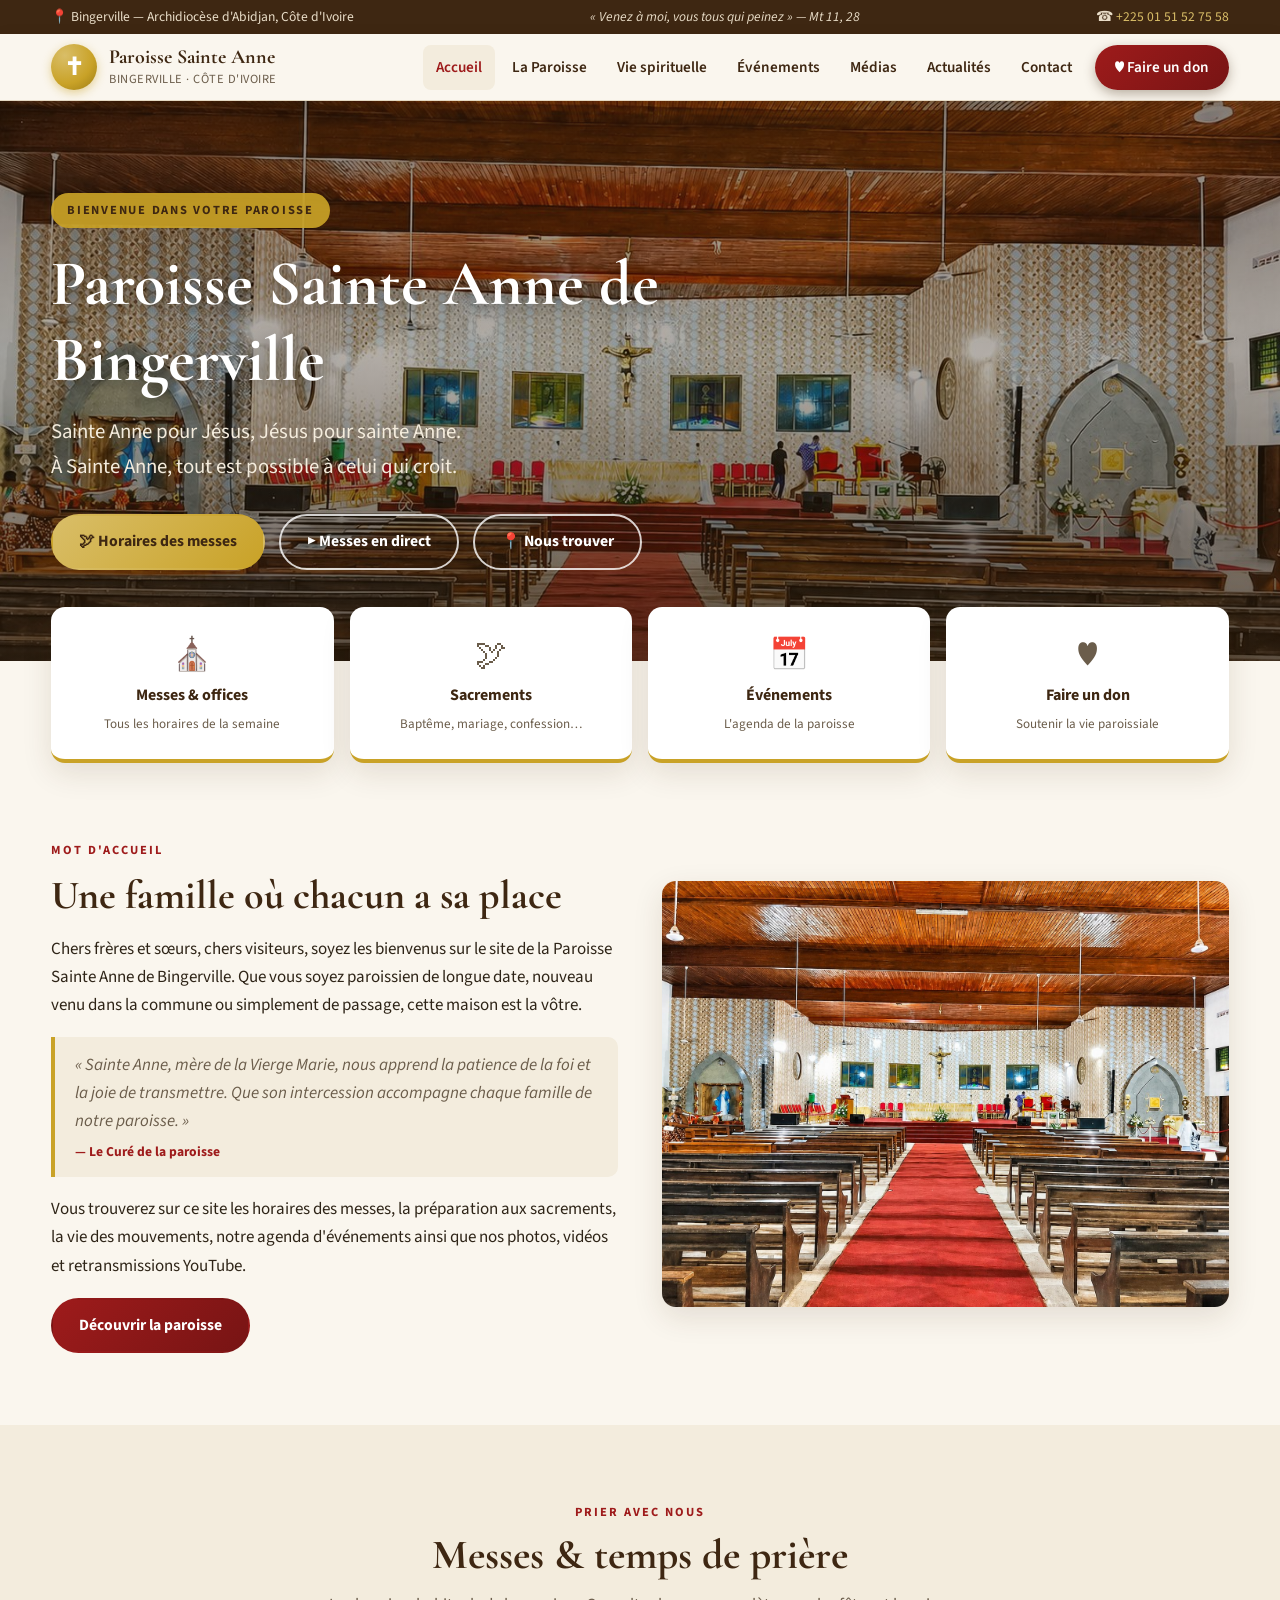
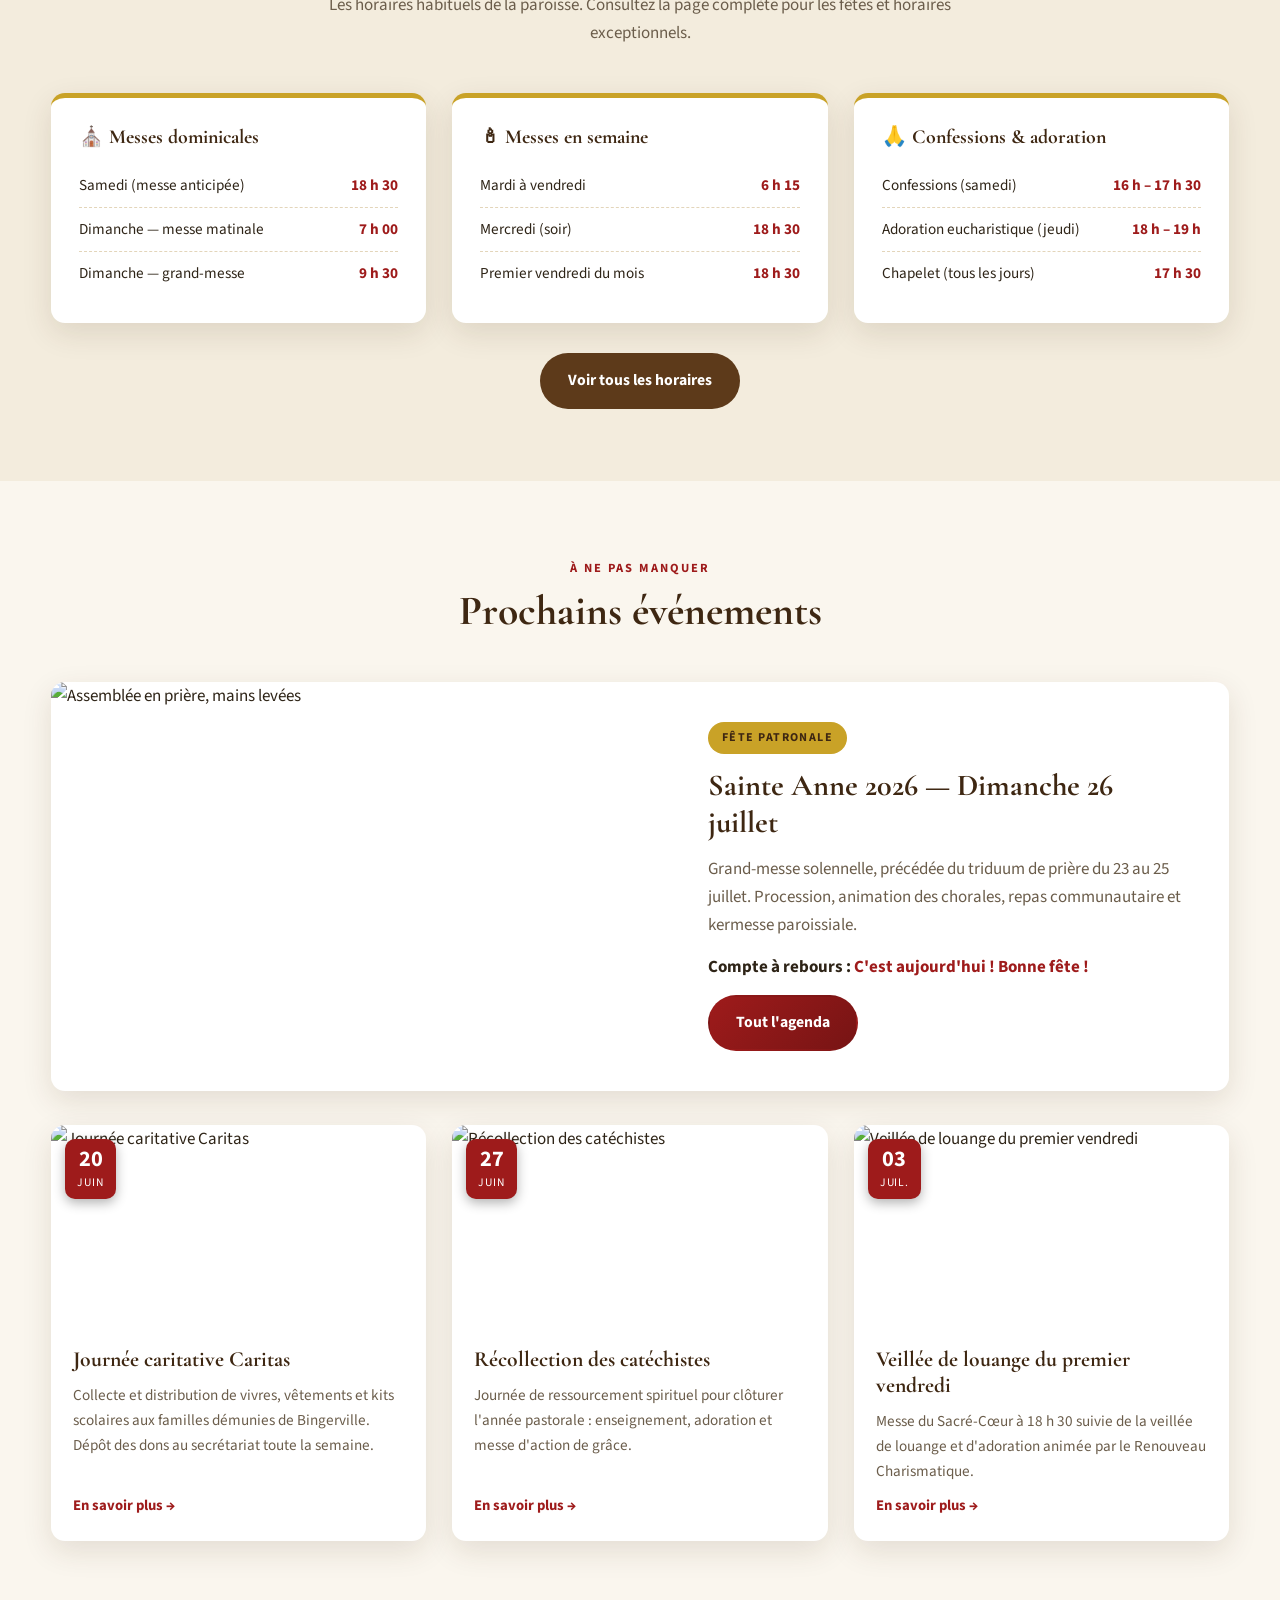
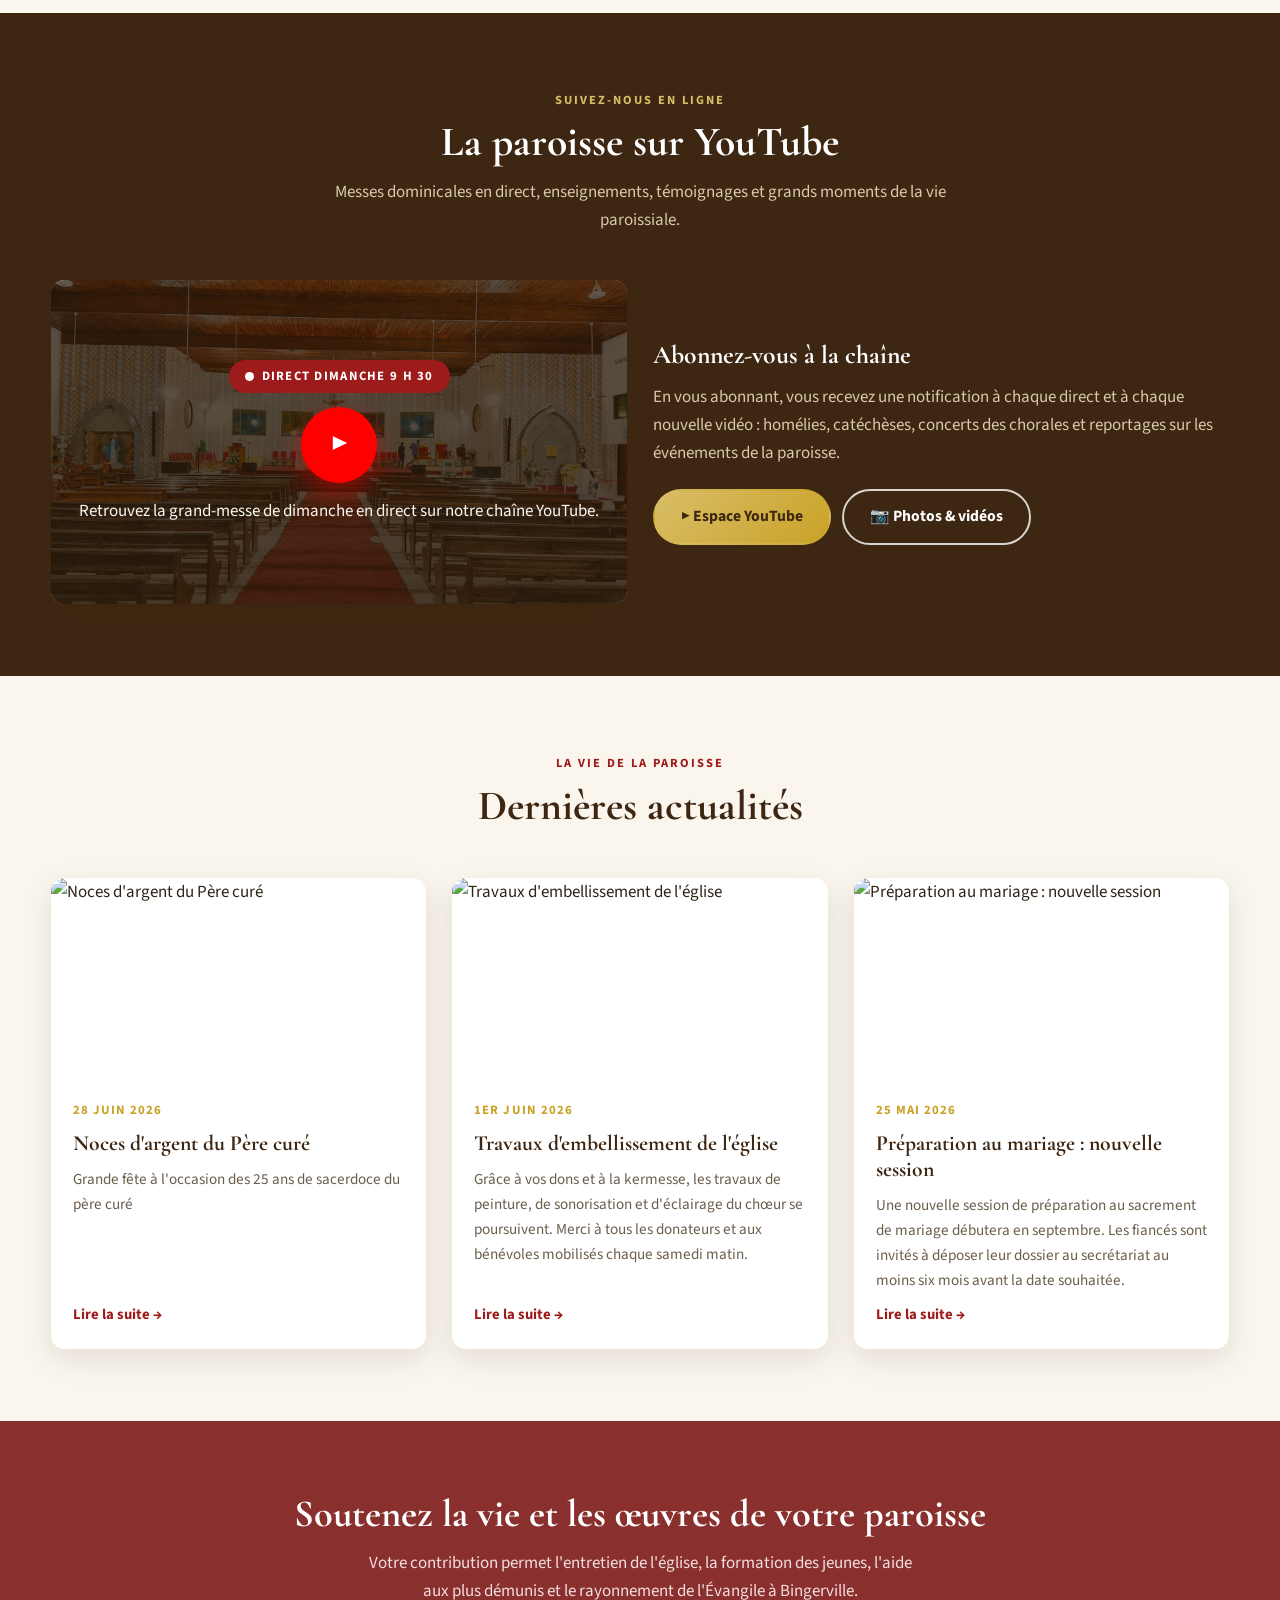
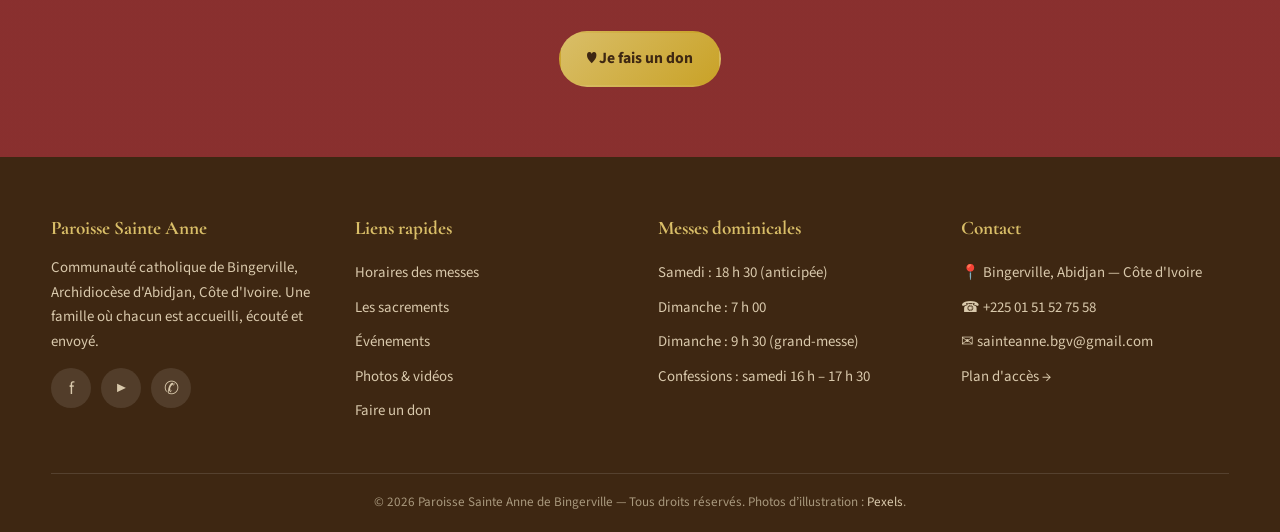
==== commit f4c188a8: "Correction du cache : le contenu se met a jour sur tous les appareils - Anti-cache (?_=timestamp) su" ====
--- a/index.html
+++ b/index.html
@@ -8,6 +8,7 @@
   <link rel="preconnect" href="https://fonts.googleapis.com">
   <link rel="preconnect" href="https://fonts.gstatic.com" crossorigin>
   <link href="https://fonts.googleapis.com/css2?family=Cormorant+Garamond:wght@600;700&family=Source+Sans+3:wght@400;600;700&display=swap" rel="stylesheet">
+  <link rel="icon" type="image/svg+xml" href="favicon.svg">
   <link rel="stylesheet" href="styles.css">
 </head>
 <body>
@@ -15,8 +16,8 @@
   <!-- Bandeau supérieur -->
   <div class="bandeau-haut">
     <div class="conteneur">
-      <span>📍 Bingerville — Archidiocèse d'Abidjan, Côte d'Ivoire</span>
-      <span class="verset">« Venez à moi, vous tous qui peinez » — Mt 11, 28</span>
+      <span data-txt="bandeau.lieu">📍 Bingerville — Archidiocèse d'Abidjan, Côte d'Ivoire</span>
+      <span class="verset" data-txt="bandeau.verset">« Venez à moi, vous tous qui peinez » — Mt 11, 28</span>
       <span>☎ <a href="tel:+2250700000000">+225 07 00 00 00 00</a></span>
     </div>
   </div>
@@ -72,9 +73,9 @@
   <!-- Héros -->
   <section class="heros">
     <div class="conteneur">
-      <span class="surtitre">Bienvenue dans votre paroisse</span>
-      <h1>Paroisse Sainte Anne de Bingerville</h1>
-      <p class="accroche">Une communauté vivante et fraternelle au cœur de Bingerville, où chacun est accueilli pour prier, célébrer et grandir dans la foi.</p>
+      <span class="surtitre" data-txt="accueil.heroSurtitre">Bienvenue dans votre paroisse</span>
+      <h1 data-txt="accueil.heroTitre">Paroisse Sainte Anne de Bingerville</h1>
+      <p class="accroche" data-txt="accueil.heroAccroche">Une communauté vivante et fraternelle au cœur de Bingerville, où chacun est accueilli pour prier, célébrer et grandir dans la foi.</p>
       <div class="actions">
         <a href="messes.html" class="btn btn-or">🕊 Horaires des messes</a>
         <a href="youtube.html" class="btn btn-contour">▶ Messes en direct</a>
@@ -115,14 +116,14 @@
   <section class="section">
     <div class="conteneur deux-colonnes">
       <div>
-        <span class="etiquette" style="color:var(--rouge);font-weight:700;letter-spacing:.16em;text-transform:uppercase;font-size:.78rem;">Mot d'accueil</span>
-        <h2 style="font-size:clamp(1.8rem,3.4vw,2.5rem);margin:8px 0 16px;">Une famille où chacun a sa place</h2>
-        <p>Chers frères et sœurs, chers visiteurs, soyez les bienvenus sur le site de la Paroisse Sainte Anne de Bingerville. Que vous soyez paroissien de longue date, nouveau venu dans la commune ou simplement de passage, cette maison est la vôtre.</p>
+        <span class="etiquette" style="color:var(--rouge);font-weight:700;letter-spacing:.16em;text-transform:uppercase;font-size:.78rem;" data-txt="accueil.motEtiquette">Mot d'accueil</span>
+        <h2 style="font-size:clamp(1.8rem,3.4vw,2.5rem);margin:8px 0 16px;" data-txt="accueil.motTitre">Une famille où chacun a sa place</h2>
+        <p data-txt="accueil.motTexte1">Chers frères et sœurs, chers visiteurs, soyez les bienvenus sur le site de la Paroisse Sainte Anne de Bingerville. Que vous soyez paroissien de longue date, nouveau venu dans la commune ou simplement de passage, cette maison est la vôtre.</p>
         <div class="citation">
-          « Sainte Anne, mère de la Vierge Marie, nous apprend la patience de la foi et la joie de transmettre. Que son intercession accompagne chaque famille de notre paroisse. »
-          <cite>— Le Curé de la paroisse</cite>
-        </div>
-        <p>Vous trouverez sur ce site les horaires des messes, la préparation aux sacrements, la vie des mouvements, notre agenda d'événements ainsi que nos photos, vidéos et retransmissions YouTube.</p>
+          <span data-txt="accueil.motCitation">« Sainte Anne, mère de la Vierge Marie, nous apprend la patience de la foi et la joie de transmettre. Que son intercession accompagne chaque famille de notre paroisse. »</span>
+          <cite data-txt="accueil.motCitationAuteur">— Le Curé de la paroisse</cite>
+        </div>
+        <p data-txt="accueil.motTexte2">Vous trouverez sur ce site les horaires des messes, la préparation aux sacrements, la vie des mouvements, notre agenda d'événements ainsi que nos photos, vidéos et retransmissions YouTube.</p>
         <p style="margin-top:18px;"><a href="la-paroisse.html" class="btn btn-rouge">Découvrir la paroisse</a></p>
       </div>
       <div class="cadre-photo">
@@ -355,6 +356,6 @@
   </footer>
 
   <script src="script.js"></script>
-  <script src="cms.js"></script>
+  <script src="cms.js?v=3"></script>
 </body>
 </html>
